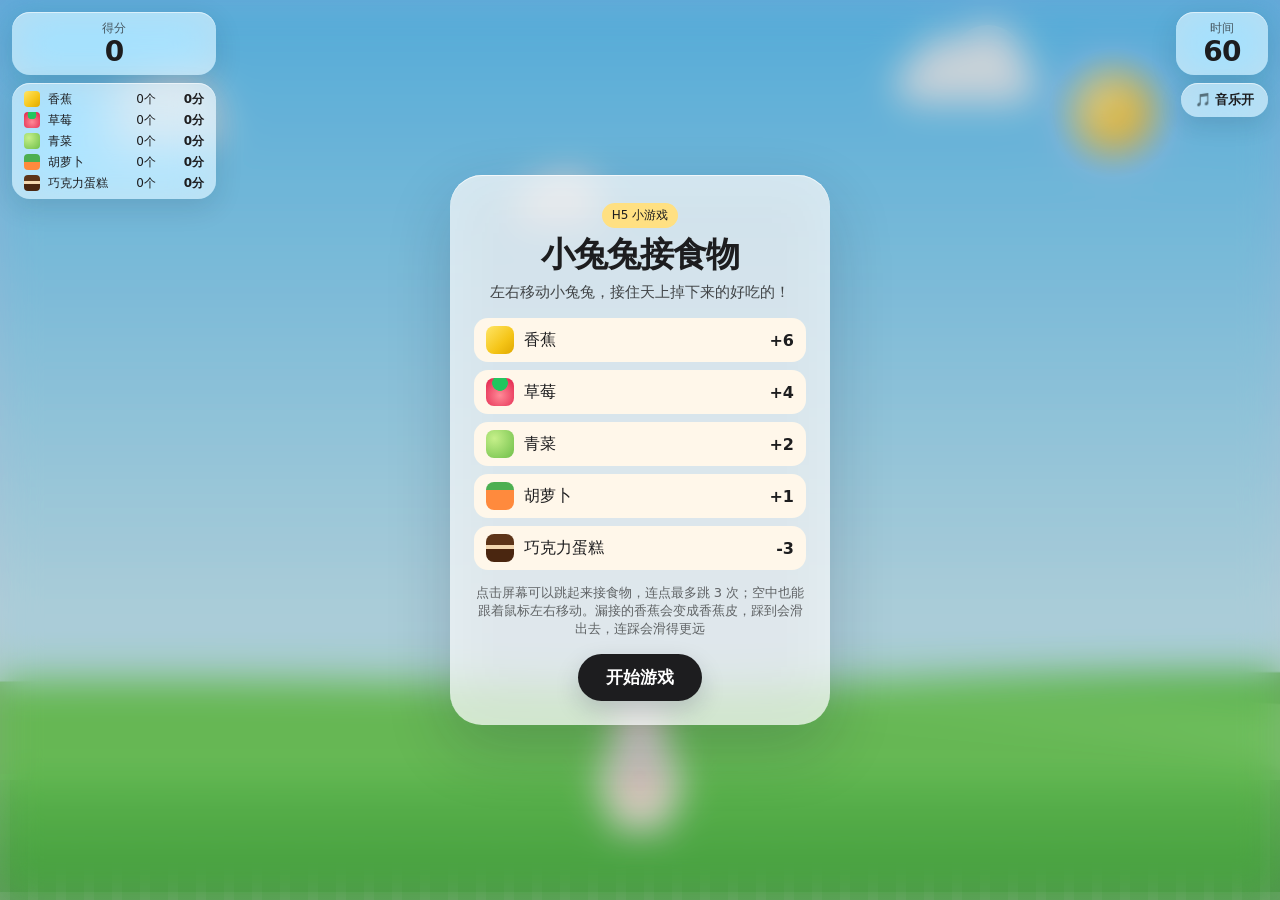
==== h5/index.html @ 9aabf535 "Split the repo into platform folders and move the H5 game into h5/. Co-authored-by: Cursor <cursorag" ====
<!DOCTYPE html>
<html lang="zh-CN">
  <head>
    <meta charset="UTF-8" />
    <meta
      name="viewport"
      content="width=device-width, initial-scale=1.0, maximum-scale=1.0, user-scalable=no, viewport-fit=cover"
    />
    <meta name="apple-mobile-web-app-capable" content="yes" />
    <meta name="mobile-web-app-capable" content="yes" />
    <title>小兔兔接食物</title>
    <link rel="stylesheet" href="css/style.css?v=14" />
  </head>
  <body>
    <div id="game" class="game">
      <div class="sky">
        <div class="sun"></div>
        <div class="cloud cloud-a"></div>
        <div class="cloud cloud-b"></div>
        <div class="cloud cloud-c"></div>
      </div>
      <div class="hills"></div>
      <div class="ground"></div>
      <div id="items" class="items"></div>
      <div id="popups" class="popups"></div>

      <div id="rabbit" class="rabbit" aria-hidden="true">
        <div class="rabbit-shadow"></div>
        <div class="rabbit-body">
          <div class="ear left"><i></i></div>
          <div class="ear right"><i></i></div>
          <div class="face">
            <div class="blush left"></div>
            <div class="blush right"></div>
            <div class="eye left"></div>
            <div class="eye right"></div>
            <div class="nose"></div>
            <div class="mouth"></div>
          </div>
          <div class="belly"></div>
          <div class="arm left"></div>
          <div class="arm right"></div>
          <div class="foot left"></div>
          <div class="foot right"></div>
          <div class="tail"></div>
          <div class="dizzy" aria-hidden="true">
            <span>✦</span>
            <span>✧</span>
            <span>✦</span>
          </div>
        </div>
      </div>

      <header class="hud">
        <div class="hud-left">
          <div class="hud-card">
            <span>得分</span>
            <strong id="score">0</strong>
          </div>
          <ul class="hud-stats" aria-label="食物得分明细">
            <li>
              <span class="icon banana-icon"></span>
              <span class="stat-name">香蕉</span>
              <span id="banana-count">0个</span>
              <strong id="banana-score">0分</strong>
            </li>
            <li>
              <span class="icon strawberry-icon"></span>
              <span class="stat-name">草莓</span>
              <span id="strawberry-count">0个</span>
              <strong id="strawberry-score">0分</strong>
            </li>
            <li>
              <span class="icon veggie-icon"></span>
              <span class="stat-name">青菜</span>
              <span id="veggie-count">0个</span>
              <strong id="veggie-score">0分</strong>
            </li>
            <li>
              <span class="icon carrot-icon"></span>
              <span class="stat-name">胡萝卜</span>
              <span id="carrot-count">0个</span>
              <strong id="carrot-score">0分</strong>
            </li>
            <li>
              <span class="icon cake-icon"></span>
              <span class="stat-name">巧克力蛋糕</span>
              <span id="cake-count">0个</span>
              <strong id="cake-score">0分</strong>
            </li>
          </ul>
        </div>
        <div class="hud-right">
          <div class="hud-card">
            <span>时间</span>
            <strong id="time">60</strong>
          </div>
          <button id="music-btn" class="music-btn" type="button" aria-label="关闭背景音乐">
            🎵 音乐开
          </button>
          <button id="pause-btn" class="music-btn pause-btn" type="button" aria-label="暂停游戏" hidden>
            暂停
          </button>
        </div>
      </header>

      <section id="start-screen" class="overlay">
        <div class="panel">
          <p class="badge">H5 小游戏</p>
          <h1>小兔兔接食物</h1>
          <p class="lead">左右移动小兔兔，接住天上掉下来的好吃的！</p>
          <ul class="rules">
            <li><span class="icon banana-icon"></span>香蕉 <b>+6</b></li>
            <li><span class="icon strawberry-icon"></span>草莓 <b>+4</b></li>
            <li><span class="icon veggie-icon"></span>青菜 <b>+2</b></li>
            <li><span class="icon carrot-icon"></span>胡萝卜 <b>+1</b></li>
            <li><span class="icon cake-icon"></span>巧克力蛋糕 <b>-3</b></li>
          </ul>
          <p class="hint">点击屏幕可以跳起来接食物，连点最多跳 3 次；空中也能跟着鼠标左右移动。漏接的香蕉会变成香蕉皮，踩到会滑出去，连踩会滑得更远</p>
          <button id="start-btn" type="button">开始游戏</button>
        </div>
      </section>

      <section id="pause-screen" class="overlay hidden" hidden>
        <div class="panel">
          <h2>已暂停</h2>
          <p class="lead">点继续，小兔兔就会接着接食物</p>
          <button id="resume-btn" type="button">继续游戏</button>
        </div>
      </section>

      <section id="end-screen" class="overlay hidden" hidden>
        <div class="panel">
          <h2>时间到啦</h2>
          <p class="lead">小兔兔这一轮吃到了：</p>
          <p class="final-score"><strong id="final-score">0</strong> 分</p>
          <p class="best">历史最好：<span id="best-score">0</span> 分</p>
          <button id="restart-btn" type="button">再玩一次</button>
        </div>
      </section>
    </div>
    <script src="js/game.js?v=17"></script>
  </body>
</html>
---- h5/css/style.css ----
:root {
  --sky-top: #7ec8ff;
  --sky-bottom: #d7f3ff;
  --grass: #7bc96a;
  --grass-dark: #5eae54;
  --ink: #1d1d1f;
  --panel: rgba(255, 255, 255, 0.72);
  --glass: rgba(255, 255, 255, 0.58);
  --carrot: #ff8a3d;
  --veggie: #6fbf4a;
  --cake: #7a4a2a;
  --strawberry: #e11d48;
  --banana: #f5c518;
  --ease-out: cubic-bezier(0.23, 1, 0.32, 1);
  --press: 100ms cubic-bezier(0.23, 1, 0.32, 1);
}

* {
  box-sizing: border-box;
  margin: 0;
  padding: 0;
  -webkit-tap-highlight-color: transparent;
  user-select: none;
}

html,
body {
  width: 100%;
  height: 100%;
  overflow: hidden;
  font-family: system-ui, -apple-system, "SF Pro Text", "PingFang SC", "Hiragino Sans GB", "Noto Sans SC", sans-serif;
  background: #6ec3ff;
  color: var(--ink);
}

.game {
  position: relative;
  width: 100%;
  height: 100%;
  overflow: hidden;
  touch-action: none;
}

.sky {
  position: absolute;
  inset: 0;
  background: linear-gradient(180deg, var(--sky-top) 0%, var(--sky-bottom) 68%, #c8efb4 100%);
}

.sun {
  position: absolute;
  top: 8%;
  right: 10%;
  width: 78px;
  height: 78px;
  border-radius: 50%;
  background: radial-gradient(circle at 35% 35%, #fff7c8, #ffd35a 58%, #ffb347 100%);
  box-shadow: 0 0 40px rgba(255, 211, 90, 0.7);
}

.cloud {
  position: absolute;
  background: #fff;
  border-radius: 40px;
  opacity: 0.92;
  animation: drift 22s linear infinite;
}

.cloud::before,
.cloud::after {
  content: "";
  position: absolute;
  background: #fff;
  border-radius: 50%;
}

.cloud-a {
  width: 120px;
  height: 36px;
  top: 12%;
  left: 8%;
}

.cloud-a::before {
  width: 48px;
  height: 48px;
  left: 18px;
  top: -24px;
}

.cloud-a::after {
  width: 64px;
  height: 64px;
  left: 48px;
  top: -34px;
}

.cloud-b {
  width: 90px;
  height: 28px;
  top: 22%;
  left: 40%;
  animation-duration: 28s;
  animation-delay: -8s;
}

.cloud-b::before {
  width: 36px;
  height: 36px;
  left: 12px;
  top: -18px;
}

.cloud-b::after {
  width: 50px;
  height: 50px;
  left: 34px;
  top: -26px;
}

.cloud-c {
  width: 140px;
  height: 40px;
  top: 7%;
  left: 70%;
  animation-duration: 26s;
  animation-delay: -14s;
}

.cloud-c::before {
  width: 54px;
  height: 54px;
  left: 20px;
  top: -26px;
}

.cloud-c::after {
  width: 72px;
  height: 72px;
  left: 56px;
  top: -38px;
}

@keyframes drift {
  0% {
    transform: translateX(110vw);
  }
  100% {
    transform: translateX(-160%);
  }
}

.hills {
  position: absolute;
  left: -10%;
  right: -10%;
  bottom: 12%;
  height: 22%;
  background:
    radial-gradient(120% 90% at 18% 100%, #8ed37a 0 62%, transparent 63%),
    radial-gradient(90% 80% at 62% 100%, #97db84 0 64%, transparent 65%),
    radial-gradient(110% 100% at 92% 100%, #7fc96d 0 60%, transparent 61%);
}

.ground {
  position: absolute;
  left: 0;
  right: 0;
  bottom: 0;
  height: 14%;
  background:
    repeating-linear-gradient(
      90deg,
      rgba(255, 255, 255, 0.12) 0 10px,
      transparent 10px 28px
    ),
    linear-gradient(180deg, var(--grass) 0%, var(--grass-dark) 100%);
  border-top: 6px solid #8ed97b;
  box-shadow: 0 -8px 0 rgba(255, 255, 255, 0.18) inset;
}

.hud {
  position: absolute;
  top: calc(12px + env(safe-area-inset-top));
  left: 12px;
  right: 12px;
  z-index: 12;
  display: flex;
  justify-content: space-between;
  align-items: flex-start;
  gap: 12px;
  pointer-events: none;
}

.hud-left,
.hud-right {
  display: flex;
  flex-direction: column;
  align-items: stretch;
  gap: 8px;
}

.hud-right {
  align-items: flex-end;
}

.hud-card {
  min-width: 92px;
  padding: 8px 14px;
  border-radius: 18px;
  background: var(--glass);
  backdrop-filter: blur(22px) saturate(180%);
  -webkit-backdrop-filter: blur(22px) saturate(180%);
  box-shadow:
    0 8px 28px rgba(15, 23, 42, 0.12),
    inset 0 1px 0 rgba(255, 255, 255, 0.55);
  text-align: center;
}

.hud-card span {
  display: block;
  font-size: 12px;
  opacity: 0.7;
}

.hud-card strong {
  font-size: 28px;
  line-height: 1.08;
  letter-spacing: -0.03em;
  font-weight: 700;
}

.hud-stats {
  list-style: none;
  min-width: 204px;
  padding: 8px 12px;
  border-radius: 18px;
  background: var(--glass);
  backdrop-filter: blur(22px) saturate(180%);
  -webkit-backdrop-filter: blur(22px) saturate(180%);
  box-shadow:
    0 8px 28px rgba(15, 23, 42, 0.12),
    inset 0 1px 0 rgba(255, 255, 255, 0.55);
  display: grid;
  gap: 5px;
}

.hud-stats li {
  display: grid;
  grid-template-columns: 18px 1fr auto auto;
  align-items: center;
  gap: 6px;
  font-size: 12px;
  line-height: 1.2;
}

.hud-stats .icon {
  width: 16px;
  height: 16px;
  border-radius: 4px;
}

.hud-stats .stat-name {
  overflow: hidden;
  text-overflow: ellipsis;
  white-space: nowrap;
}

.hud-stats strong {
  min-width: 42px;
  text-align: right;
  font-size: 12px;
}

.hud-stats strong.good {
  color: #2e7d32;
}

.hud-stats strong.bad {
  color: #c62828;
}

.music-btn {
  pointer-events: auto;
  border: 0;
  border-radius: 999px;
  padding: 8px 14px;
  font-size: 13px;
  font-weight: 600;
  color: var(--ink);
  background: var(--glass);
  backdrop-filter: blur(22px) saturate(180%);
  -webkit-backdrop-filter: blur(22px) saturate(180%);
  box-shadow:
    0 8px 24px rgba(15, 23, 42, 0.12),
    inset 0 1px 0 rgba(255, 255, 255, 0.55);
  cursor: pointer;
  transition: transform var(--press), opacity 200ms var(--ease-out);
}

.music-btn:active {
  transform: scale(0.97);
}

.music-btn.off {
  opacity: 0.62;
}

.pause-btn {
  display: none;
}

.game.is-playing .pause-btn {
  display: inline-flex;
  align-items: center;
  justify-content: center;
}

.game.is-paused .cloud {
  animation-play-state: paused;
}

.items,
.popups {
  position: absolute;
  inset: 0;
  pointer-events: none;
  z-index: 3;
}

.item {
  position: absolute;
  width: 54px;
  height: 62px;
  transform: translate(-50%, 0);
}

.item.carrot .food {
  width: 22px;
  height: 42px;
  margin: 16px auto 0;
  background: linear-gradient(180deg, #ffb067, var(--carrot) 55%, #e86a22);
  border-radius: 12px 12px 18px 18px;
  position: relative;
}

.item.carrot .food::before {
  content: "";
  position: absolute;
  top: -16px;
  left: 50%;
  width: 8px;
  height: 18px;
  background: #4caf50;
  border-radius: 4px;
  transform: translateX(-50%) rotate(-18deg);
  box-shadow: 8px 2px 0 #66bb6a, -8px 2px 0 #43a047;
}

.item.veggie .food {
  width: 26px;
  height: 36px;
  margin: 16px auto 0;
  background: linear-gradient(180deg, #f6f1e4 0 12px, #d7ecb4 12px);
  border-radius: 8px 8px 11px 11px;
  position: relative;
}

.item.veggie .food::before,
.item.veggie .food::after {
  content: "";
  position: absolute;
  top: -14px;
  width: 20px;
  height: 30px;
  border-radius: 18px 18px 10px 10px;
}

.item.veggie .food::before {
  left: -12px;
  transform: rotate(-26deg);
  background: linear-gradient(180deg, #b6e86f, #5eae3a);
}

.item.veggie .food::after {
  right: -12px;
  transform: rotate(24deg);
  background: linear-gradient(180deg, #9fd86a, #4e9a32);
}

.item.cake .food {
  width: 46px;
  height: 38px;
  margin: 16px auto 0;
  background: linear-gradient(180deg, #5d3418 0 12px, #f3d7b0 12px 18px, #4a2610 18px 100%);
  border-radius: 8px 8px 10px 10px;
  position: relative;
  box-shadow: 0 6px 0 #3a1b0c;
}

.item.cake .food::before {
  content: "";
  position: absolute;
  top: -10px;
  left: 8px;
  right: 8px;
  height: 14px;
  background: #4e2a14;
  border-radius: 40% 40% 20% 20%;
}

.item.cake .food::after {
  content: "";
  position: absolute;
  top: -16px;
  left: 50%;
  width: 10px;
  height: 10px;
  background: #e53935;
  border-radius: 50%;
  transform: translateX(-50%);
  box-shadow: 0 8px 0 -3px #fff3;
}

.item.strawberry .food {
  width: 30px;
  height: 34px;
  margin: 16px auto 0;
  background: radial-gradient(circle at 32% 28%, #ff8a97, var(--strawberry) 62%, #9f1239);
  border-radius: 46% 46% 48% 48%;
  position: relative;
  box-shadow: inset -5px -7px 0 rgba(80, 10, 24, 0.12);
}

.item.strawberry .food::before {
  content: "";
  position: absolute;
  top: -11px;
  left: 50%;
  width: 10px;
  height: 12px;
  background: #22c55e;
  border-radius: 4px 10px 2px 8px;
  transform: translateX(-50%) rotate(-18deg);
  box-shadow: 8px 2px 0 -1px #16a34a, -7px 3px 0 -2px #4ade80;
}

.item.strawberry .food::after {
  content: "";
  position: absolute;
  inset: 10px 8px 8px;
  background:
    radial-gradient(circle at 30% 30%, #fff3 0 1.5px, transparent 2px),
    radial-gradient(circle at 68% 42%, #fff3 0 1.4px, transparent 2px),
    radial-gradient(circle at 44% 68%, #fff3 0 1.3px, transparent 2px);
}

.item.banana .food {
  width: 18px;
  height: 44px;
  margin: 10px auto 0;
  background: linear-gradient(180deg, #ffe566 0%, var(--banana) 48%, #e0a800 100%);
  border-radius: 18px 12px 16px 8px;
  transform: rotate(-32deg);
  position: relative;
  box-shadow: 7px 2px 0 -3px #ffe082;
}

.item.banana .food::before {
  content: "";
  position: absolute;
  top: -5px;
  left: 4px;
  width: 8px;
  height: 8px;
  background: #8d6e3b;
  border-radius: 3px;
}

.item.banana .food::after {
  content: "";
  position: absolute;
  bottom: -3px;
  right: 2px;
  width: 7px;
  height: 7px;
  background: #a67c3a;
  border-radius: 50%;
}

.item.peel {
  width: 56px;
  height: 28px;
  z-index: 2;
  animation: peel-drop 0.34s var(--ease-out);
}

.item.peel .food {
  width: 48px;
  height: 16px;
  margin: 8px auto 0;
  background: linear-gradient(180deg, #ffe98a 0%, var(--banana) 48%, #d4a80a 100%);
  border-radius: 50% 50% 46% 46%;
  position: relative;
  box-shadow: 0 3px 0 rgba(90, 70, 20, 0.12);
}

.item.peel .food::before,
.item.peel .food::after {
  content: "";
  position: absolute;
  top: -7px;
  width: 16px;
  height: 18px;
  background: linear-gradient(180deg, #fff3a0, var(--banana) 60%, #e0a800);
  border-radius: 60% 40% 70% 30%;
}

.item.peel .food::before {
  left: 1px;
  transform: rotate(-38deg);
}

.item.peel .food::after {
  right: 1px;
  transform: rotate(38deg);
  border-radius: 40% 60% 30% 70%;
}

.item.peel.gone {
  opacity: 0;
  transition: opacity 0.32s var(--ease-out);
}

@keyframes peel-drop {
  from {
    opacity: 0;
    transform: translate(-50%, -14px) scale(0.86, 1.16);
  }
  to {
    opacity: 1;
    transform: translate(-50%, 0) scale(1, 1);
  }
}

.score-popup {
  position: absolute;
  font-size: 22px;
  font-weight: 800;
  transform: translate(-50%, 0);
  animation: float-up 0.8s ease-out forwards;
  text-shadow: 0 2px 0 rgba(255, 255, 255, 0.7);
}

.score-popup.good {
  color: #2e7d32;
}

.score-popup.bad {
  color: #c62828;
}

@keyframes float-up {
  from {
    opacity: 1;
    transform: translate(-50%, 0);
  }
  to {
    opacity: 0;
    transform: translate(-50%, -36px);
  }
}

.rabbit {
  position: absolute;
  bottom: 7%;
  left: 50%;
  width: 92px;
  height: 110px;
  margin-left: -46px;
  z-index: 4;
  will-change: left, bottom, transform;
}

.rabbit.airborne .rabbit-shadow {
  transform: scale(0.68);
  opacity: 0.38;
}

.rabbit.rising .rabbit-body {
  transform: scale(0.96, 1.06);
}

.rabbit.falling .rabbit-body {
  transform: scale(1.05, 0.94);
}

.rabbit.sliding .rabbit-body {
  transform: rotate(-16deg) translate(8px, 3px);
}

.rabbit.sliding.slide-left .rabbit-body {
  transform: rotate(16deg) translate(-8px, 3px);
}

.rabbit.sliding .rabbit-shadow {
  transform: scale(1.18, 0.72);
  opacity: 0.42;
}

.rabbit.sliding.rising .rabbit-body {
  transform: rotate(-14deg) translate(8px, 3px) scale(0.96, 1.06);
}

.rabbit.sliding.slide-left.rising .rabbit-body {
  transform: rotate(14deg) translate(-8px, 3px) scale(0.96, 1.06);
}

.rabbit.sliding.falling .rabbit-body {
  transform: rotate(-18deg) translate(8px, 3px) scale(1.05, 0.94);
}

.rabbit.sliding.slide-left.falling .rabbit-body {
  transform: rotate(18deg) translate(-8px, 3px) scale(1.05, 0.94);
}

.rabbit.happy .mouth {
  border-radius: 0 0 10px 10px;
  height: 8px;
  background: #f48fb1;
}

.rabbit.joy .mouth {
  width: 16px;
  height: 10px;
  border: 0;
  border-radius: 0 0 12px 12px;
  background: #f48fb1;
}

.rabbit.joy .blush {
  opacity: 1;
  transform: scale(1.2);
}

.rabbit.sad {
  filter: saturate(0.8);
}

.rabbit.sad .mouth {
  border-radius: 10px 10px 0 0;
  top: 42px;
}

.rabbit.joy .rabbit-body {
  animation: rabbit-joy 0.62s var(--ease-out);
}

.rabbit.joy .rabbit-shadow {
  animation: shadow-joy 0.62s var(--ease-out);
}

.rabbit.shake .rabbit-body {
  animation: head-shake 0.42s ease-in-out;
  transform-origin: 50% 80%;
}

.rabbit.faint .rabbit-body {
  transform: rotate(88deg) translate(10px, 14px);
  transform-origin: 50% 82%;
  transition: transform 0.35s var(--ease-out);
}

.rabbit.faint .eye {
  height: 3px;
  border-radius: 2px;
  top: 20px;
}

.rabbit.faint .mouth {
  width: 8px;
  height: 8px;
  border-radius: 50%;
  border: 0;
  background: #f48fb1;
  top: 38px;
}

.rabbit.faint .dizzy {
  display: block;
}

.rabbit.faint .rabbit-shadow {
  transform: scale(1.18, 0.7);
  opacity: 0.35;
}

.dizzy {
  display: none;
  position: absolute;
  top: -28px;
  left: 8px;
  right: 8px;
  height: 24px;
  pointer-events: none;
}

.dizzy span {
  position: absolute;
  font-size: 12px;
  color: #f59e0b;
  animation: dizzy-spin 0.9s linear infinite;
}

.dizzy span:nth-child(1) {
  left: 4px;
  animation-delay: 0s;
}

.dizzy span:nth-child(2) {
  left: 50%;
  top: -6px;
  animation-delay: -0.3s;
}

.dizzy span:nth-child(3) {
  right: 4px;
  animation-delay: -0.6s;
}

@keyframes head-shake {
  0%,
  100% {
    transform: rotate(0);
  }
  18% {
    transform: rotate(-18deg);
  }
  36% {
    transform: rotate(16deg);
  }
  54% {
    transform: rotate(-14deg);
  }
  72% {
    transform: rotate(10deg);
  }
  88% {
    transform: rotate(-6deg);
  }
}

@keyframes dizzy-spin {
  from {
    transform: rotate(0) translateY(0);
    opacity: 1;
  }
  50% {
    transform: rotate(180deg) translateY(-4px);
    opacity: 0.7;
  }
  to {
    transform: rotate(360deg) translateY(0);
    opacity: 1;
  }
}

@keyframes rabbit-joy {
  0% {
    transform: translateY(0) scale(1, 1);
  }
  16% {
    transform: translateY(5px) scale(1.08, 0.86);
  }
  40% {
    transform: translateY(-36px) scale(0.94, 1.1);
  }
  62% {
    transform: translateY(-6px) scale(1.05, 0.94);
  }
  80% {
    transform: translateY(-16px) scale(0.98, 1.04);
  }
  100% {
    transform: translateY(0) scale(1, 1);
  }
}

@keyframes shadow-joy {
  0%,
  100% {
    transform: scale(1);
    opacity: 1;
  }
  40% {
    transform: scale(0.62);
    opacity: 0.45;
  }
}

.rabbit-shadow {
  position: absolute;
  left: 18px;
  right: 18px;
  bottom: 2px;
  height: 12px;
  background: rgba(58, 43, 30, 0.18);
  border-radius: 50%;
}

.rabbit-body {
  position: absolute;
  inset: 0 10px 10px;
  background: #fffdf8;
  border-radius: 46% 46% 42% 42%;
  box-shadow: 0 10px 0 rgba(58, 43, 30, 0.06);
  transition: transform 0.35s var(--ease-out);
}

.ear {
  position: absolute;
  top: -34px;
  width: 22px;
  height: 48px;
  background: #fffdf8;
  border-radius: 20px;
}

.ear i {
  display: block;
  width: 12px;
  height: 32px;
  margin: 8px auto 0;
  background: #ffc1d6;
  border-radius: 12px;
}

.ear.left {
  left: 12px;
  transform: rotate(-12deg);
}

.ear.right {
  right: 12px;
  transform: rotate(12deg);
}

.face {
  position: absolute;
  inset: 18px 8px 40px;
}

.eye {
  position: absolute;
  top: 16px;
  width: 8px;
  height: 10px;
  background: #3a2b1e;
  border-radius: 50%;
}

.eye.left {
  left: 16px;
}

.eye.right {
  right: 16px;
}

.blush {
  position: absolute;
  top: 26px;
  width: 12px;
  height: 8px;
  background: #ffb7c9;
  border-radius: 50%;
  opacity: 0.8;
}

.blush.left {
  left: 8px;
}

.blush.right {
  right: 8px;
}

.nose {
  position: absolute;
  left: 50%;
  top: 28px;
  width: 10px;
  height: 8px;
  background: #f48fb1;
  border-radius: 50%;
  transform: translateX(-50%);
}

.mouth {
  position: absolute;
  left: 50%;
  top: 36px;
  width: 12px;
  height: 6px;
  border: 2px solid #d08193;
  border-top: 0;
  border-radius: 0 0 8px 8px;
  transform: translateX(-50%);
}

.belly {
  position: absolute;
  left: 16px;
  right: 16px;
  bottom: 18px;
  height: 28px;
  background: #ffe9d2;
  border-radius: 40%;
}

.arm {
  position: absolute;
  bottom: 28px;
  width: 16px;
  height: 22px;
  background: #fffdf8;
  border-radius: 12px;
}

.arm.left {
  left: -6px;
  transform: rotate(18deg);
}

.arm.right {
  right: -6px;
  transform: rotate(-18deg);
}

.foot {
  position: absolute;
  bottom: -6px;
  width: 22px;
  height: 12px;
  background: #fffdf8;
  border-radius: 12px;
}

.foot.left {
  left: 8px;
}

.foot.right {
  right: 8px;
}

.tail {
  position: absolute;
  right: -6px;
  bottom: 22px;
  width: 16px;
  height: 16px;
  background: #fff;
  border-radius: 50%;
  box-shadow: inset -2px -2px 0 #f3e6d8;
}

.overlay {
  position: absolute;
  inset: 0;
  z-index: 10;
  display: grid;
  place-items: center;
  background: rgba(15, 23, 42, 0.18);
  backdrop-filter: blur(18px) saturate(140%);
  -webkit-backdrop-filter: blur(18px) saturate(140%);
}

.overlay.hidden,
.overlay[hidden] {
  display: none !important;
}

.panel {
  width: min(380px, calc(100vw - 32px));
  padding: 28px 24px 24px;
  border-radius: 32px;
  background: var(--panel);
  backdrop-filter: blur(28px) saturate(180%);
  -webkit-backdrop-filter: blur(28px) saturate(180%);
  box-shadow:
    0 24px 64px rgba(15, 23, 42, 0.18),
    inset 0 1px 0 rgba(255, 255, 255, 0.7);
  text-align: center;
}

.badge {
  display: inline-block;
  margin-bottom: 8px;
  padding: 4px 10px;
  border-radius: 999px;
  background: #ffe082;
  font-size: 12px;
}

.panel h1,
.panel h2 {
  font-size: 34px;
  letter-spacing: -0.03em;
  line-height: 1.1;
  font-weight: 700;
}

.lead {
  margin: 10px 0 16px;
  font-size: 15px;
  opacity: 0.8;
}

.rules {
  list-style: none;
  display: grid;
  gap: 8px;
  margin-bottom: 14px;
  text-align: left;
}

.rules li {
  display: flex;
  align-items: center;
  gap: 10px;
  padding: 8px 12px;
  border-radius: 14px;
  background: #fff7ea;
  font-size: 16px;
}

.rules b {
  margin-left: auto;
}

.icon {
  width: 28px;
  height: 28px;
  border-radius: 8px;
  display: inline-block;
}

.carrot-icon {
  background: linear-gradient(180deg, #4caf50 0 8px, var(--carrot) 8px);
}

.veggie-icon {
  background: radial-gradient(circle at 30% 30%, #c6f08a, var(--veggie));
}

.banana-icon {
  background: linear-gradient(135deg, #ffe566, var(--banana) 60%, #e0a800);
}

.strawberry-icon {
  background:
    radial-gradient(circle at 50% 18%, #22c55e 0 28%, transparent 30%),
    radial-gradient(circle at 50% 62%, #ff8a97, var(--strawberry));
}

.cake-icon {
  background: linear-gradient(180deg, #5d3418 40%, #f3d7b0 40% 55%, #4a2610 55%);
}

.hint {
  margin-bottom: 16px;
  font-size: 13px;
  opacity: 0.65;
}

.final-score {
  font-size: 20px;
  margin-bottom: 6px;
}

.final-score strong {
  font-size: 48px;
}

.best {
  margin-bottom: 18px;
  opacity: 0.7;
}

.panel button {
  border: 0;
  border-radius: 999px;
  padding: 12px 28px;
  font-size: 17px;
  font-weight: 650;
  color: #fff;
  background: #1d1d1f;
  box-shadow: 0 10px 24px rgba(15, 23, 42, 0.18);
  cursor: pointer;
  transition: transform var(--press), opacity 200ms var(--ease-out);
}

.panel button:active {
  transform: scale(0.97);
}

@media (prefers-reduced-transparency: reduce) {
  .hud-card,
  .hud-stats,
  .music-btn,
  .panel {
    background: #fff;
    backdrop-filter: none;
  }
}

@media (prefers-reduced-motion: reduce) {
  .rabbit.joy .rabbit-body,
  .rabbit.joy .rabbit-shadow,
  .rabbit.shake .rabbit-body,
  .dizzy span,
  .cloud,
  .item.peel {
    animation: none;
  }
}
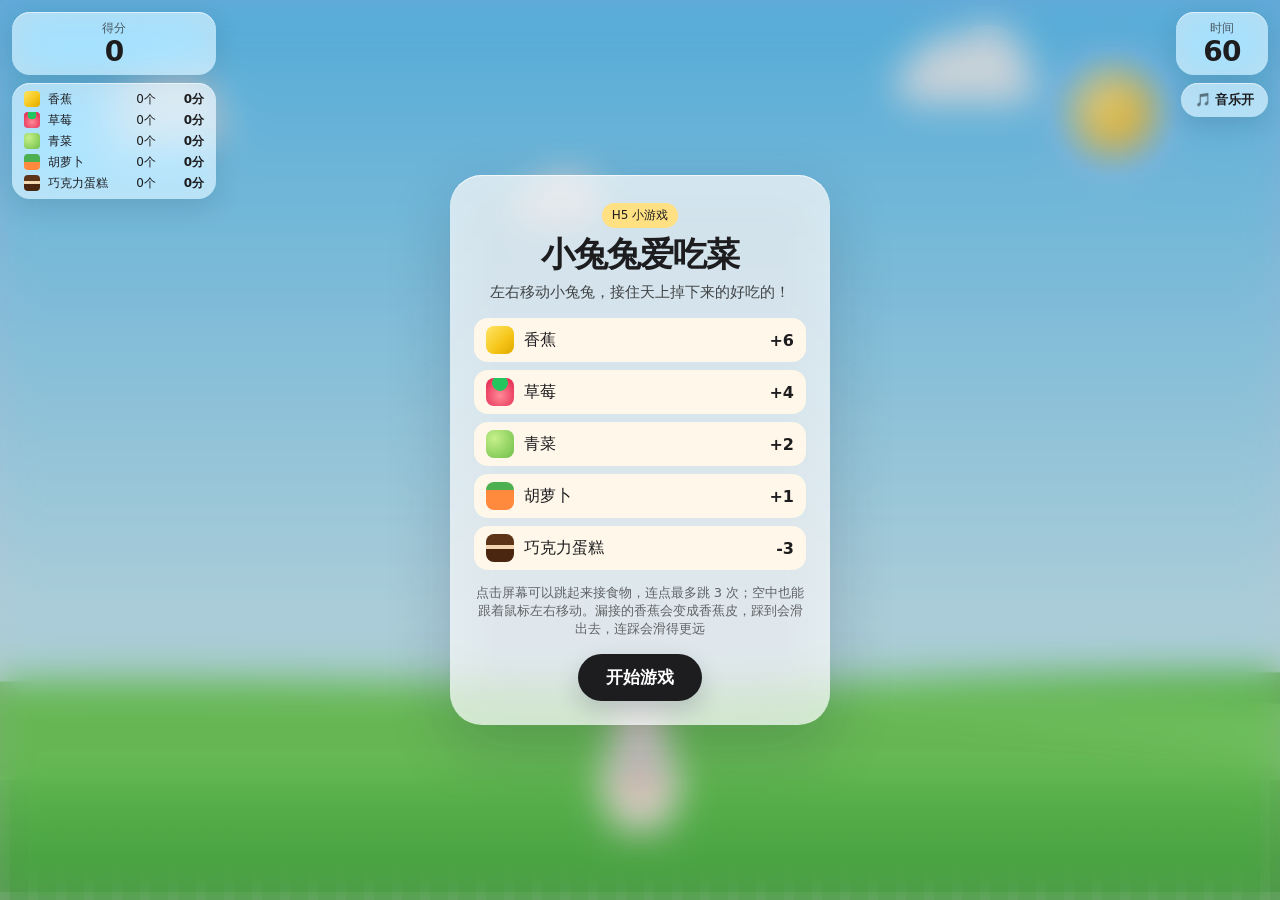
==== commit 5880ecca: "Add WeChat minigame port of 小兔兔爱吃菜 and archive the airplane demo. Port the H5 food-catching gameplay" ====
--- a/h5/index.html
+++ b/h5/index.html
@@ -8,7 +8,7 @@
     />
     <meta name="apple-mobile-web-app-capable" content="yes" />
     <meta name="mobile-web-app-capable" content="yes" />
-    <title>小兔兔接食物</title>
+    <title>小兔兔爱吃菜</title>
     <link rel="stylesheet" href="css/style.css?v=14" />
   </head>
   <body>
@@ -107,7 +107,7 @@
       <section id="start-screen" class="overlay">
         <div class="panel">
           <p class="badge">H5 小游戏</p>
-          <h1>小兔兔接食物</h1>
+          <h1>小兔兔爱吃菜</h1>
           <p class="lead">左右移动小兔兔，接住天上掉下来的好吃的！</p>
           <ul class="rules">
             <li><span class="icon banana-icon"></span>香蕉 <b>+6</b></li>
